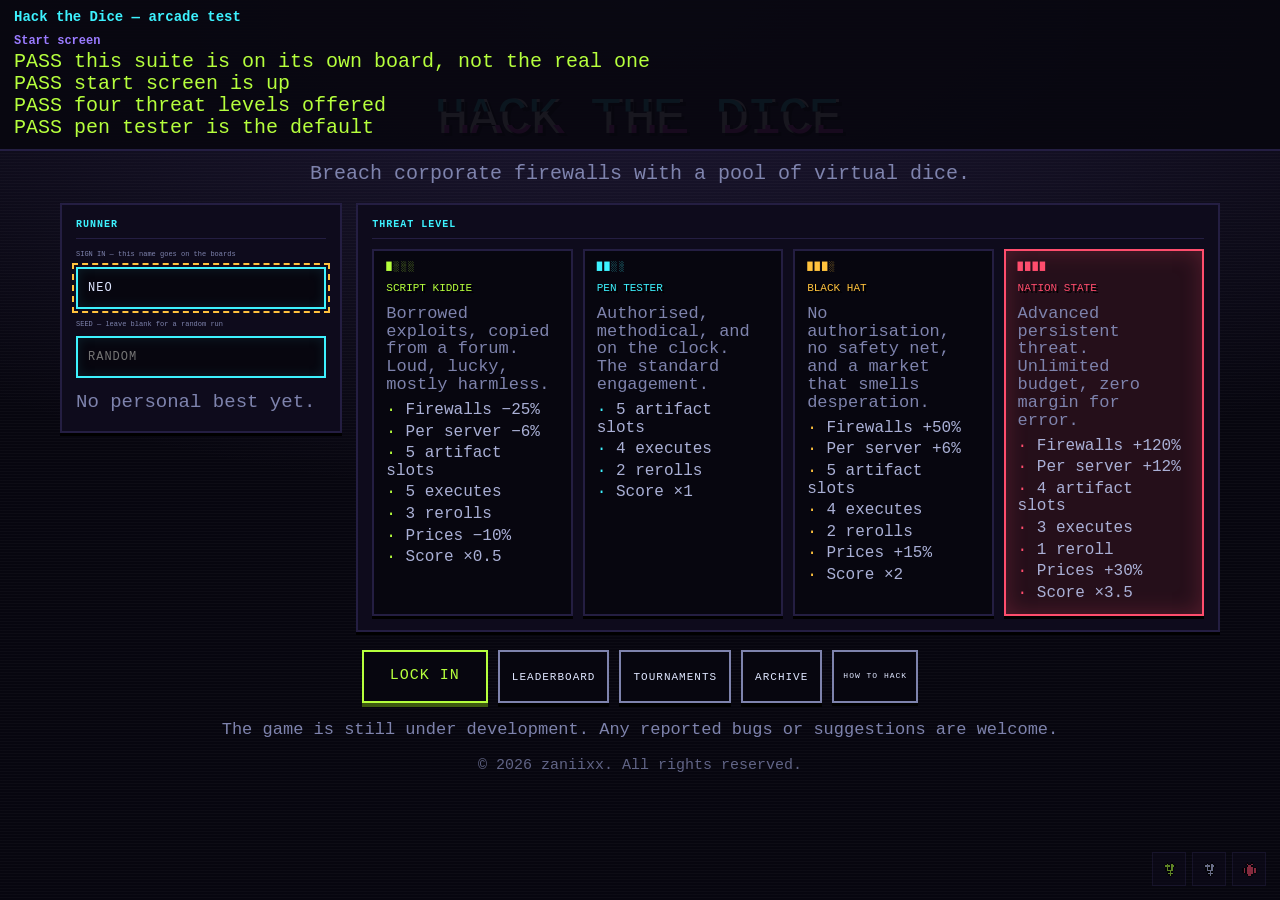
==== tools/arcade-test.html @ 9276e4cd "feat: simplify tournament result handling and improve UI for player invites" ====
<!DOCTYPE html>
<html lang="en">
<head>
<meta charset="utf-8">
<title>Hack the Dice — arcade test</title>
<style>
  body { background:#0b0a14; color:#dfe6ff; font:13px/1.5 ui-monospace, monospace; margin:0; }
  #report { position:fixed; inset:0 0 auto 0; z-index:999; background:#08070fee; padding:10px 14px;
            max-height:100vh; overflow:auto; border-bottom:2px solid #241e42; }
  #report h1 { font-size:14px; color:#3df2ff; margin:0 0 8px; }
  #report h2 { font-size:12px; color:#9a7bff; margin:10px 0 2px; }
  .pass { color:#b6ff3d; }
  .fail { color:#ff4d6d; font-weight:bold; }
  .total { font-size:14px; margin-top:10px; }
</style>
</head>
<body>
<div id="report"><h1>Hack the Dice — arcade test</h1><div id="lines">running...</div></div>

<script type="module">
/*
 * End-to-end test for the start screen, threat levels, leaderboards and
 * tournaments. It loads the real markup from index.html, boots the real game,
 * and clicks through the screens the way a player would.
 *
 * Open it through a static server (see the README). Append ?ping to mirror each
 * result to the server log, which is how it is run headlessly.
 *
 * The player's saved run, boards and tournaments are stashed and restored.
 */
const report = document.getElementById('lines');
const ping = location.search.includes('ping');
const sent = [];
let failures = 0;

function say(html, cls = '') {
  report.insertAdjacentHTML('beforeend', `<div class="${cls}">${html}</div>`);
  if (ping) sent.push(fetch('/__t/' + encodeURIComponent(html.replace(/<[^>]+>/g, ''))).catch(() => {}));
}
const section = title => report.insertAdjacentHTML('beforeend', `<h2>${title}</h2>`);
function check(name, actual, expected) {
  const ok = JSON.stringify(actual) === JSON.stringify(expected);
  if (!ok) failures++;
  say(`${ok ? 'PASS' : 'FAIL'} ${name}` +
    (ok ? '' : ` — got ${JSON.stringify(actual)}, want ${JSON.stringify(expected)}`),
    ok ? 'pass' : 'fail');
}
window.onerror = (message, file, lineNo) => { failures++; say(`ERROR ${message} @${lineNo}`, 'fail'); };
addEventListener('unhandledrejection', event => {
  failures++;
  say(`REJECTION ${(event.reason && event.reason.stack) || event.reason}`, 'fail');
});

const savedStorage = { ...localStorage };
const restoreStorage = () => {
  localStorage.clear();
  for (const [key, value] of Object.entries(savedStorage)) localStorage.setItem(key, value);
};
// Start from empty state so ranks and counts are predictable.
for (const key of ['htd_known_tournaments_v1', 'htd_host_secrets_v1', 'htd_profile_v1']) {
  localStorage.removeItem(key);
}

/*
 * Boards are global, so the game needs one to talk to. This stands up an
 * in-memory board on a fake address and points the game at it, before anything
 * reads services/config.js — which takes the URL once, at load.
 */
const { installFakeBoard, FAKE_BOARD_URL } = await import('./fake-board.js');
const fakeBoard = installFakeBoard();
localStorage.setItem('htd_api_base', FAKE_BOARD_URL);

// Boot the real page: its markup, its stylesheets, its entry point.
const page = await (await fetch('../index.html')).text();
document.head.insertAdjacentHTML('beforeend',
  [...page.matchAll(/<link rel="stylesheet" href="([^"]+)">/g)]
    .map(m => `<link rel="stylesheet" href="../${m[1]}">`).join(''));
document.body.insertAdjacentHTML('beforeend', page.split('<body>')[1].split('<script')[0]);

await import('../src/main.js');

// Namespace imports where the module reassigns its exports (`run`, `dice`).
const state = await import('../src/game/state.js');
const board = await import('../src/engine/dice-board.js');
const session = await import('../src/game/session.js');
const { settings } = await import('../src/core/settings.js');
const { rollDice, onDiceSettled } = await import('../src/game/turn.js');
const { generateShop } = await import('../src/game/shop.js');
const { executePayload } = await import('../src/game/execute.js');
const { decodeTournament, isAllowed, tournamentRules } = await import('../src/game/tournament.js');
const { publish: publishLiveRun } = await import('../src/game/live-run.js');
const { mergeBoard } = await import('../src/ui/live-board.js');
const { runScore } = await import('../src/game/score.js');
const { store } = await import('../src/services/store.js');
const { els } = await import('../src/ui/dom.js');
const { updateUI } = await import('../src/ui/hud.js');
const { startTutorial } = await import('../src/ui/tutorial.js');
const { bossForServer, bossOrderFor } = await import('../src/data/bosses.js');
const { COPYRIGHT, COPYRIGHT_HOLDER, COPYRIGHT_YEAR } = await import('../src/data/legal.js');

/** Screen actions are async; give each click a frame to settle. */
const tick = () => new Promise(resolve => setTimeout(resolve, 60));
/** Click something on the start screen, waiting for the view to render it. */
const click = async (selector, attempts = 25) => {
  for (let i = 0; i < attempts; i++) {
    const el = els.start.querySelector(selector);
    if (el) { el.click(); await tick(); return; }
    await tick();
  }
  throw new Error('no element matching ' + selector);
};
const settle = () => { board.forceSettleAll(); onDiceSettled(); };

try {
  report.innerHTML = '';
  settings.speed = 4;
  await tick();

  section('Start screen');
  const { API_BASE } = await import('../src/services/config.js');
  check('this suite is on its own board, not the real one', API_BASE, FAKE_BOARD_URL);

  check('start screen is up', els.start.hidden, false);
  check('four threat levels offered', els.start.querySelectorAll('.tier-card').length, 4);
  check('pen tester is the default',
    els.start.querySelector('.tier-card.on .tier-name').textContent, 'PEN TESTER');

  els.start.querySelector('#handleInput').value = 'NEO';
  await click('[data-action="difficulty:nation-state"]');
  await tick();
  check('tier selection sticks',
    els.start.querySelector('.tier-card.on .tier-name').textContent, 'NATION STATE');
  check('handle survives the re-render', els.start.querySelector('#handleInput').value, 'NEO');

  section('Links, and who owns this');
  const linkButtons = [...els.start.querySelectorAll('.corner-link')];
  check('the start screen offers links', linkButtons.length > 0, true);
  check('including the author and a way to report a bug',
    linkButtons.map(a => a.dataset.label), ['GITHUB', 'SOURCE', 'REPORT A BUG']);
  check('the bug button opens an issue',
    linkButtons.at(-1).getAttribute('href').endsWith('/issues/new'), true);
  check('every link leaves the game safely',
    linkButtons.every(a => a.target === '_blank'
      && a.rel.includes('noopener') && a.rel.includes('noreferrer')), true);
  check('they are icons, with no label taking up room',
    linkButtons.every(a => a.querySelector('img') && !a.textContent.trim()), true);
  // No visible text means the name has to reach a screen reader another way.
  check('and each still says what it is',
    linkButtons.every(a => a.getAttribute('aria-label')), true);
  check('they sit in the corner, out of the way',
    getComputedStyle(els.start.querySelector('.corner-links')).position, 'fixed');
  // Appended beside the view rather than inside it, which is what keeps it on
  // the leaderboard and the tournament screens too, not just this one.
  check('and belong to the screen, not to one view of it',
    els.start.querySelector('.corner-links').parentElement, els.start);

  const legalLine = els.start.querySelector('.start-legal');
  check('the copyright is on the screen', legalLine?.textContent.trim(), COPYRIGHT);
  check('and it reserves the rights', COPYRIGHT.includes('All rights reserved'), true);

  const licenceText = await (await fetch('../LICENSE')).text();
  check('a LICENSE file ships with it',
    licenceText.includes('All rights reserved'), true);
  check('naming the same holder as the screen',
    licenceText.includes(COPYRIGHT_HOLDER), true);
  check('and the same year',
    licenceText.includes(String(COPYRIGHT_YEAR)), true);


  section('Threat level applies to the run');
  await click('[data-action="start"]');
  await tick();
  check('run started', state.run.phase, 'ready');
  check('start screen closed', els.start.hidden, true);
  // Not just the attribute: a display rule can out-rank it and leave the
  // overlay on screen, which makes every button under it look dead.
  check('start overlay is really gone', getComputedStyle(els.start).display, 'none');
  check('nothing is left covering the board', els.start.getBoundingClientRect().height, 0);
  check('everything marked hidden is hidden',
    [...document.querySelectorAll('[hidden]')].every(el => getComputedStyle(el).display === 'none'),
    true);
  check('handle recorded', state.run.handle, 'NEO');
  check('threat level recorded', state.run.difficulty, 'nation-state');
  check('tier sets executes', state.run.executes, 3);
  check('tier scales the firewall', state.run.enemy.max, Math.round(40 * 2.2));
  check('runner shown in the top bar', els.handle.textContent, 'NEO');
  check('tournament stat is hidden outside one',
    getComputedStyle(els.tournamentWrap).display, 'none');
  check('tier shown in the top bar', els.tier.textContent, 'NATION STATE');

  rollDice();
  settle();
  check('tier sets rerolls', state.run.rerolls, 1);

  section('Score and leaderboard');
  state.run.stats.nodes = 3;
  state.run.stats.scrap = 20;
  state.run.server = 2;
  const expected = Math.round((3 * 500 + 2500 + 20 * 10) * 3.5);
  check('score formula', runScore(state.run), expected);

  await session.abandonRun();
  await tick();
  check('abandoning returns to the start screen', els.start.hidden, false);

  const scores = await store.listScores({});
  check('score was banked', scores.length, 1);
  check('banked under the handle', scores[0].handle, 'NEO');
  check('banked the right score', scores[0].score, expected);

  await click('[data-action="view:leaderboard"]');
  await tick();
  check('board lists the run', els.start.querySelector('.board .who').textContent, 'NEO');
  await click('[data-action="board:script-kiddie"]');
  await tick();
  check('filtering by tier hides it', els.start.querySelectorAll('.board .who').length, 0);

  section('Seeded runs');
  await click('[data-action="view:home"]');
  await tick();
  els.start.querySelector('#handleInput').value = 'SEEDER';
  els.start.querySelector('#seedInput').value = 'race-1';
  await click('[data-action="difficulty:pen-tester"]');
  await tick();
  check('the seed survives the re-render', els.start.querySelector('#seedInput').value, 'RACE-1');
  await click('[data-action="start"]');
  await tick();

  check('the run took the seed', state.run.seed, 'RACE-1');
  check('the seed is shown in the game window', els.seed.textContent, 'RACE-1');
  rollDice();
  settle();
  const firstHand = board.dice.map(die => die.value);
  const firstTarget = state.run.enemy.name;

  // The same seed again has to produce the same node and the same dice.
  session.startNewRun({ handle: 'SEEDER', difficulty: 'pen-tester', seed: 'RACE-1' });
  rollDice();
  settle();
  check('the same seed rolls the same hand', board.dice.map(die => die.value), firstHand);
  check('the same seed meets the same target', state.run.enemy.name, firstTarget);

  // A different seed should not.
  session.startNewRun({ handle: 'SEEDER', difficulty: 'pen-tester', seed: 'RACE-2' });
  rollDice();
  settle();
  const otherHand = board.dice.map(die => die.value);
  check('a different seed rolls differently',
    otherHand.join() !== firstHand.join() || state.run.enemy.name !== firstTarget, true);

  check('the profile remembers the runner', (await store.getProfile()).handle, 'SEEDER');
  check('the profile remembers the tier', (await store.getProfile()).difficulty, 'pen-tester');

  // Leaving it blank still produces a seed, and shows it.
  session.startNewRun({ handle: 'SEEDER', difficulty: 'pen-tester' });
  check('a blank seed becomes a real one', state.run.seed.length, 6);
  check('and it is on screen', els.seed.textContent, state.run.seed);
  await session.abandonRun();
  await tick();

  section('Hosting a tournament');
  // Abandoning a run lands back on the home view already.
  await click('[data-action="view:tournaments"]');
  await click('[data-action="view:host"]'); await tick();

  els.start.querySelector('#tournamentName').value = 'midnight ledger';
  await click('[data-action="host-difficulty:script-kiddie"]'); await tick();
  await click('[data-action="ban:dice:d20"]'); await tick();
  await click('[data-action="ban:artifacts:quantum"]'); await tick();
  await click('[data-action="ban:abilities:overdrive"]'); await tick();
  await click('[data-action="ban:bosses:antivirus"]'); await tick();
  check('bans are marked in the form', els.start.querySelectorAll('.ban-chip.banned').length, 4);
  await click('[data-action="host-create"]'); await tick();

  const code = els.start.querySelector('#tournamentCode').value;
  const decoded = decodeTournament(code);
  check('code is an invite code', code.startsWith('HTD-'), true);
  check('op code is five characters', decoded.id.length, 5);
  check('the op code is shown to read out', els.start.querySelector('.op-code').textContent, decoded.id);
  check('a QR is offered for scanning', !!els.start.querySelector('svg.qr'), true);
  check('name survived the form', decoded.name, 'MIDNIGHT LEDGER');
  check('code carries the tier', decoded.difficulty, 'script-kiddie');
  check('code carries the bans', decoded.bans,
    { bosses: ['antivirus'], dice: ['d20'], artifacts: ['quantum'], abilities: ['overdrive'] });
  check('nonsense codes are refused', decodeTournament('HTD1-not-base64!!'), null);

  section('A tournament off the board is a whole one');
  /*
   * The board keeps the join code and throws the rest of the rules away, so a
   * row read back has no `bans` of its own. Everything that shows a rule set
   * reads `bans`, and one missing took the whole start screen down: the view
   * threw mid-render, the screen never repainted, and every button on it looked
   * dead. The code carries the rules, so the store unpacks them back.
   */
  const rawRow = fakeBoard.state.tournaments.get(decoded.id);
  check('the board really does drop the rules', rawRow.bans, undefined);

  const readBack = (await store.listTournaments()).find(t => t.id === decoded.id);
  check('but the store hands back a whole tournament', !!readBack.bans, true);
  check('with the bans that were set on it', readBack.bans.bosses, ['antivirus']);
  check('and getting one by id is whole too',
    !!(await store.getTournament(decoded.id)).bans, true);
  check('its rules can be described without throwing',
    typeof tournamentRules(readBack).join(' '), 'string');

  // Belt and braces: a rule set with no bans at all must not take a screen down.
  check('a tournament with no bans still describes itself',
    typeof tournamentRules({ difficulty: 'pen-tester', seed: '' }).join(' '), 'string');

  section('Whose tournaments you can see');
  // Store-level only: this navigates nowhere, so the flow either side survives.

  // Somebody else's tournament, put straight on the shared board.
  fakeBoard.state.tournaments.set('STRNG', {
    id: 'STRNG', name: 'SOMEONE ELSES GAME', host: 'STRANGER',
    code: 'HTD-STRANGER', difficulty: 'pen-tester', seed: '', created: Date.now(),
  });

  const visible = await store.listTournaments();
  check('the board has it', !!fakeBoard.state.tournaments.get('STRNG'), true);
  check('but it is not listed here', visible.some(t => t.id === 'STRNG'), false);
  check('while the one hosted here is', visible.some(t => t.id === decoded.id), true);

  // Reading it by id still works: knowing the code is the permission.
  check('its code still opens it', (await store.getTournament('STRNG')).host, 'STRANGER');
  check('and that alone does not list it',
    (await store.listTournaments()).some(t => t.id === 'STRNG'), false);

  // Joining is what puts it on the list, exactly as a scanned QR would.
  await store.saveTournament(await store.getTournament('STRNG'));
  check('joining it lists it',
    (await store.listTournaments()).some(t => t.id === 'STRNG'), true);

  // And leaving takes it away again without touching the board.
  await store.deleteTournament('STRNG');
  check('leaving unlists it',
    (await store.listTournaments()).some(t => t.id === 'STRNG'), false);

  section('Tournament rules are enforced');
  await click('[data-action^="play-tournament"]');
  await tick();
  check('tournament run started', state.run.tournament.name, 'MIDNIGHT LEDGER');
  check('tournament sets the tier', state.run.difficulty, 'script-kiddie');
  check('tournament shown in the top bar', els.tournament.textContent, 'MIDNIGHT LEDGER');
  check('tournament stat is visible in a tournament',
    getComputedStyle(els.tournamentWrap).display !== 'none', true);
  check('banned die is not allowed', isAllowed('die', 'd20'), false);
  check('other dice still are', isAllowed('die', 'd12'), true);

  state.run.server = 3; // every tier of gear unlocked, so bans have to hold
  let bannedOffers = 0;
  for (let visit = 0; visit < 60; visit++) {
    generateShop();
    for (const item of state.run.shop) {
      if (['d20', 'quantum', 'overdrive'].includes(item.id)) bannedOffers++;
    }
  }
  check('banned gear never reaches the market', bannedOffers, 0);

  state.run.server = 1;
  state.run.node = 5;
  session.beginNode();

  // Which protocol is scheduled comes from the run's seed, so the substitute
  // does too: the rule is that the ban holds and the run's own order decides
  // who stands in, not that any particular one does.
  const order = bossOrderFor(state.run.seed, 0);
  const scheduled = bossForServer(1, state.run.seed);
  const standIn = scheduled === 'antivirus'
    ? order[(order.indexOf('antivirus') + 1) % order.length]
    : scheduled;
  check('banned boss never guards a node', state.run.enemy.boss === 'antivirus', false);
  check('an allowed one stands in', isAllowed('boss', state.run.enemy.boss), true);
  check('and it is the next in this run’s order', state.run.enemy.boss, standIn);

  section('The lobby, live');
  const liveNow = await store.listLiveRuns(decoded.id);
  check('the run shows up in the lobby', liveNow.length, 1);
  check('it is marked as running', liveNow[0].live, true);
  // The handle signed in on the start screen carries into tournament runs.
  check('it is the signed-in runner', liveNow[0].handle, 'SEEDER');

  state.run.stats.nodes = 4;
  state.run.stats.scrap = 60;
  publishLiveRun();
  const climbed = await store.listLiveRuns(decoded.id);
  check('its provisional score climbs as it goes', climbed[0].score > liveNow[0].score, true);

  const finishedSoFar = await store.listTournamentScores(decoded.id);
  const merged = mergeBoard(finishedSoFar, climbed);
  check('live runs rank against finished ones', merged.some(row => row.live), true);
  check('the board stays sorted by score',
    merged.every((row, i) => i === 0 || merged[i - 1].score >= row.score), true);

  section('Setting your name from the lobby');
  await click('[data-action="view:tournaments"]'); await tick();
  await click('[data-action^="open-tournament"]'); await tick();

  const lobbyHandle = els.start.querySelector('#handleInput');
  check('the lobby has a handle field', !!lobbyHandle, true);
  check('carrying the name already signed in with', lobbyHandle.value, 'SEEDER');
  check('and nothing to copy or paste a result with',
    !!els.start.querySelector('#resultCode, #mergeCode'), false);
  check('nor a merge button',
    !!els.start.querySelector('[data-action^="merge-result"], [data-action="copy-result"]'), false);
  check('the invite code is folded away, not gone',
    !!els.start.querySelector('details.raw-code #tournamentCode'), true);

  // A name typed here is the name the run is played under.
  lobbyHandle.value = 'lobbyname';
  await click('[data-action^="play-tournament"]'); await tick();
  check('the run took the name typed in the lobby', state.run.handle, 'LOBBYNAME');
  check('and is in that tournament', state.run.tournament.id, decoded.id);

  section('Results reach the board on their own');
  // Result codes used to carry a run to the host by hand, because each device
  // kept its own board. The board is shared now, so banking a run is all there
  // is to it — and there is nothing left on screen to copy or paste.
  state.run.stats.nodes = 2;
  await session.abandonRun();
  await tick();
  const tournamentBoard = await store.listTournamentScores(decoded.id);
  check('the tournament board recorded the run', tournamentBoard.length, 1);
  check('the lobby emptied when the run ended', (await store.listLiveRuns(decoded.id)).length, 0);
  check('the same run twice is still one row',
    await store.addTournamentScore(decoded.id, tournamentBoard[0]), false);
  check('another runner lands beside it',
    await store.addTournamentScore(decoded.id, { ...tournamentBoard[0], id: 'other', handle: 'TRINITY' }), true);
  check('the board has both', (await store.listTournamentScores(decoded.id)).length, 2);

  section('First-run tutorial');
  await store.saveProfile({ ...(await store.getProfile()), tutorialDone: false });
  session.startNewRun({ handle: 'LEARNER', difficulty: 'pen-tester', seed: 'TUT-1' });
  startTutorial();
  await tick();
  check('it opens on the roll', els.coachTitle.textContent, 'YOUR POOL');
  check('and it is on screen', els.coach.hidden, false);

  rollDice();
  settle();
  check('rolling moves it on', els.coachTitle.textContent, 'KEEP WHAT IS GOOD');

  board.dice[0].locked = true;
  updateUI();
  check('locking a die moves it on again', els.coachTitle.textContent, 'COMMIT');

  els.coachSkip.click();
  await tick();
  check('skip closes it', els.coach.hidden, true);
  check('skip is remembered', (await store.getProfile()).tutorialDone, true);

  session.startNewRun({ handle: 'LEARNER', difficulty: 'pen-tester', seed: 'TUT-2' });
  await tick();
  check('a returning player never sees it', els.coach.hidden, true);

  section('The run-over screen');
  session.startNewRun({ handle: 'MOUSE', difficulty: 'pen-tester' });
  state.run.executes = 1;
  state.run.enemy.hp = state.run.enemy.max = 1e6; // unbreakable: the trace lands
  rollDice();
  settle();
  await executePayload();
  check('the trace ends the run', state.run.phase, 'over');

  await new Promise(resolve => setTimeout(resolve, 1300)); // the alarm plays first
  const modal = document.querySelector('#modal');
  check('run-over screen is up', modal.classList.contains('open'), true);
  check('it shows the banked score', /FINAL SCORE/.test(modal.textContent), true);
  check('it names the runner', /MOUSE/.test(modal.textContent), true);
  check('the run reached the board', (await store.listScores({ difficulty: 'pen-tester' })).length, 1);

  say(failures ? `${failures} FAILURE(S)` : 'ALL CHECKS PASSED',
    (failures ? 'fail' : 'pass') + ' total');
} catch (error) {
  // Firefox leaves the message out of .stack, so print both.
  say(`THREW: ${error && error.message ? error.message + ' — ' : ''}${(error && error.stack) || error}`, 'fail');
} finally {
  restoreStorage();
  fakeBoard.restore();
  if (ping) await Promise.all(sent);
}
</script>
</body>
</html>
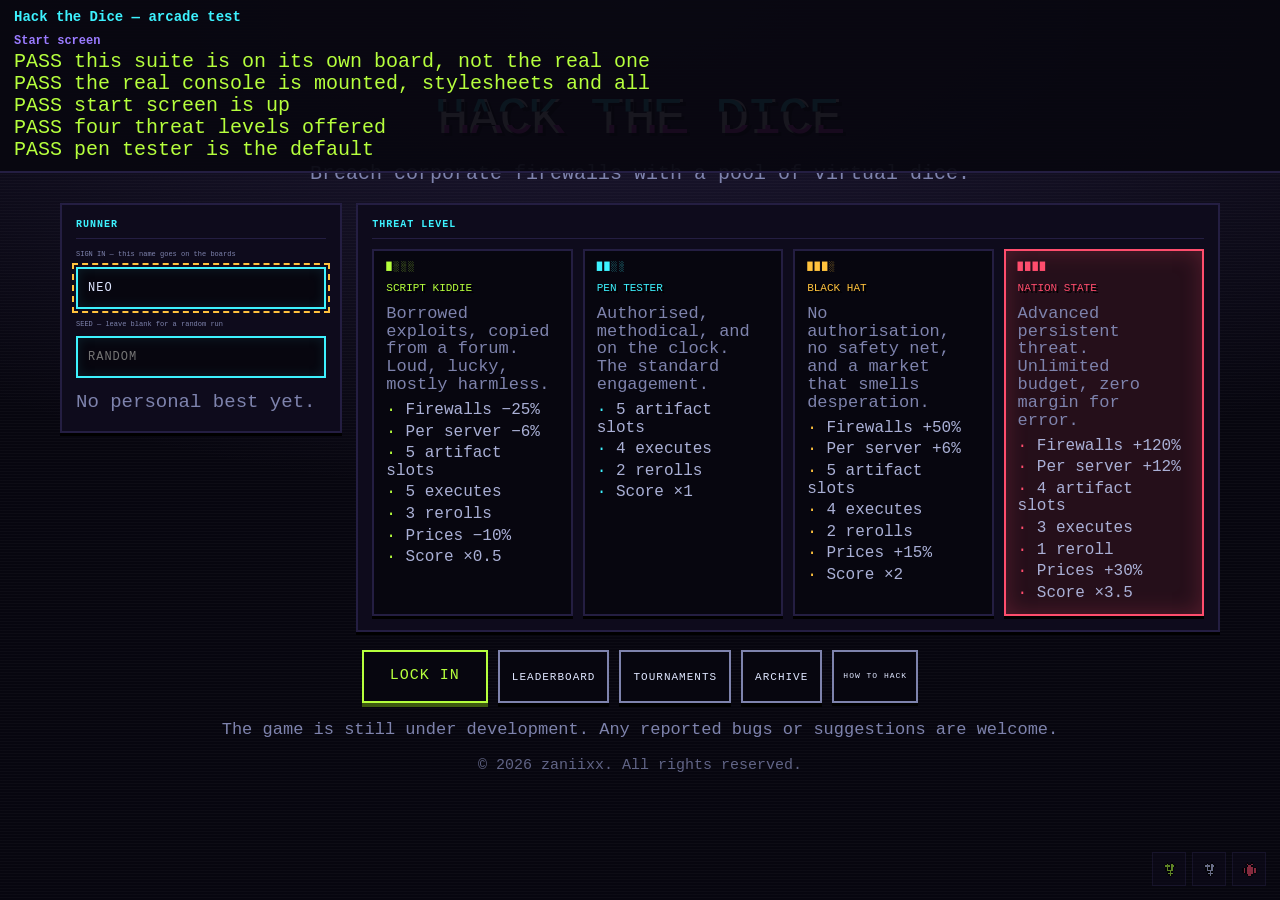
==== commit 065e7ff1: "feat: implement boot screen and async page loading for improved user experience" ====
--- a/tools/arcade-test.html
+++ b/tools/arcade-test.html
@@ -71,11 +71,8 @@
 localStorage.setItem('htd_api_base', FAKE_BOARD_URL);
 
 // Boot the real page: its markup, its stylesheets, its entry point.
-const page = await (await fetch('../index.html')).text();
-document.head.insertAdjacentHTML('beforeend',
-  [...page.matchAll(/<link rel="stylesheet" href="([^"]+)">/g)]
-    .map(m => `<link rel="stylesheet" href="../${m[1]}">`).join(''));
-document.body.insertAdjacentHTML('beforeend', page.split('<body>')[1].split('<script')[0]);
+const { mountRealPage } = await import('./boot-page.js');
+const mounted = await mountRealPage();
 
 await import('../src/main.js');
 
@@ -119,6 +116,15 @@
   section('Start screen');
   const { API_BASE } = await import('../src/services/config.js');
   check('this suite is on its own board, not the real one', API_BASE, FAKE_BOARD_URL);
+  /*
+   * And on the real page. A suite that mounts nothing still runs, and reports
+   * nothing, which reads as a passing suite from a distance — so the console
+   * being here is a check like any other.
+   */
+  check('the real console is mounted, stylesheets and all',
+    [mounted.stylesheets > 0, !!document.getElementById('app'), !!document.getElementById('start'),
+      !!document.getElementById('boot')],
+    [true, true, true, false]);
 
   check('start screen is up', els.start.hidden, false);
   check('four threat levels offered', els.start.querySelectorAll('.tier-card').length, 4);
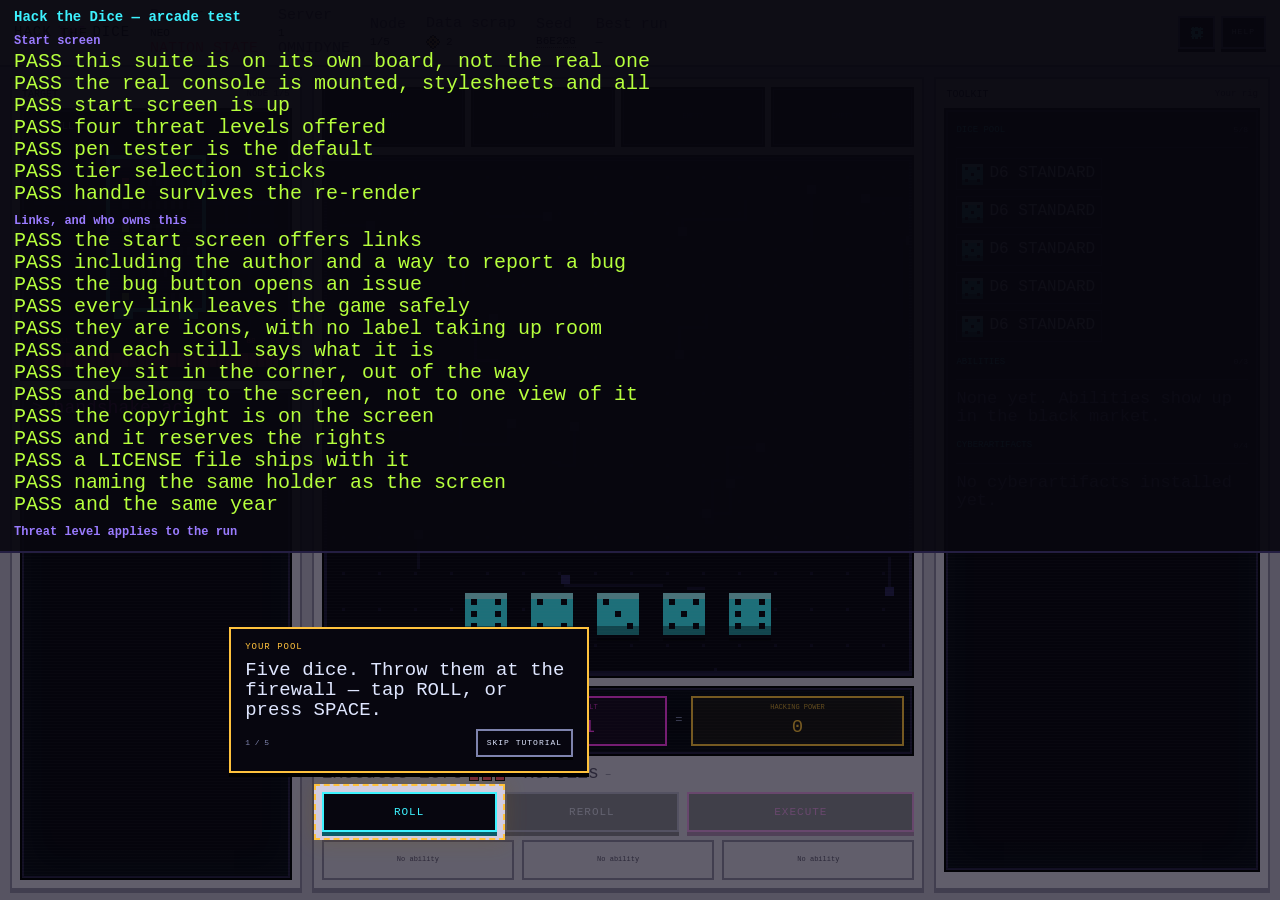
==== commit 648d5c9b: "feat: implement key rebinding system" ====
--- a/tools/arcade-test.html
+++ b/tools/arcade-test.html
@@ -198,6 +198,57 @@
   settle();
   check('tier sets rerolls', state.run.rerolls, 1);
 
+  /*
+   * Rebinding.
+   *
+   * The model on its own would pass while the game still listened for the old
+   * key, so this presses the keys: a real keydown through the real handler,
+   * against a run that is actually in progress.
+   */
+  section('Keys can be moved');
+  const keys = await import('../src/core/keybinds.js');
+  // This page shares storage with the game, so whatever the player has set is
+  // put back at the end rather than reset out from under them.
+  const savedBinds = { ...keys.binds };
+  const press = code =>
+    dispatchEvent(new KeyboardEvent('keydown', { code, key: code, bubbles: true }));
+
+  check('a key starts where the defaults put it', keys.binds.reroll, 'KeyR');
+  check('and the game knows what it is for', keys.actionFor('KeyR'), 'reroll');
+
+  keys.bindKey('reroll', 'KeyQ');
+  check('moving it takes the action with it',
+    [keys.actionFor('KeyQ'), keys.actionFor('KeyR')], ['reroll', null]);
+
+  const rerollsBefore = state.run.rerolls;
+  press('KeyQ');
+  await tick();
+  settle();
+  check('and the game listens to the new key', state.run.rerolls, rerollsBefore - 1);
+
+  press('KeyR');
+  await tick();
+  check('while the old one has stopped doing anything', state.run.rerolls, rerollsBefore - 1);
+
+  // Putting one key on two actions swaps them, so neither is left with none.
+  keys.bindKey('throw', 'KeyQ');
+  check('a key already in use is swapped, not stolen',
+    [keys.binds.throw, keys.binds.reroll], ['KeyQ', 'Space']);
+
+  check('a reserved key is refused', keys.bindKey('throw', 'Escape').ok, false);
+  check('and refusing one changes nothing', keys.binds.throw, 'KeyQ');
+  check('a modifier on its own binds nothing', keys.bindKey('throw', 'ShiftLeft').ok, false);
+
+  keys.resetBinds();
+  check('reset puts every one of them back',
+    [keys.binds.throw, keys.binds.reroll, keys.binds.ability1], ['Space', 'KeyR', 'Digit1']);
+  check('a key prints as the key, not as its code',
+    ['KeyR', 'Space', 'Digit1', 'ArrowUp', ''].map(keys.keyLabel),
+    ['R', 'SPACE', '1', '↑', '—']);
+
+  for (const [id, code] of Object.entries(savedBinds)) keys.bindKey(id, code);
+  check('this suite left the real bindings alone', { ...keys.binds }, savedBinds);
+
   section('Score and leaderboard');
   state.run.stats.nodes = 3;
   state.run.stats.scrap = 20;
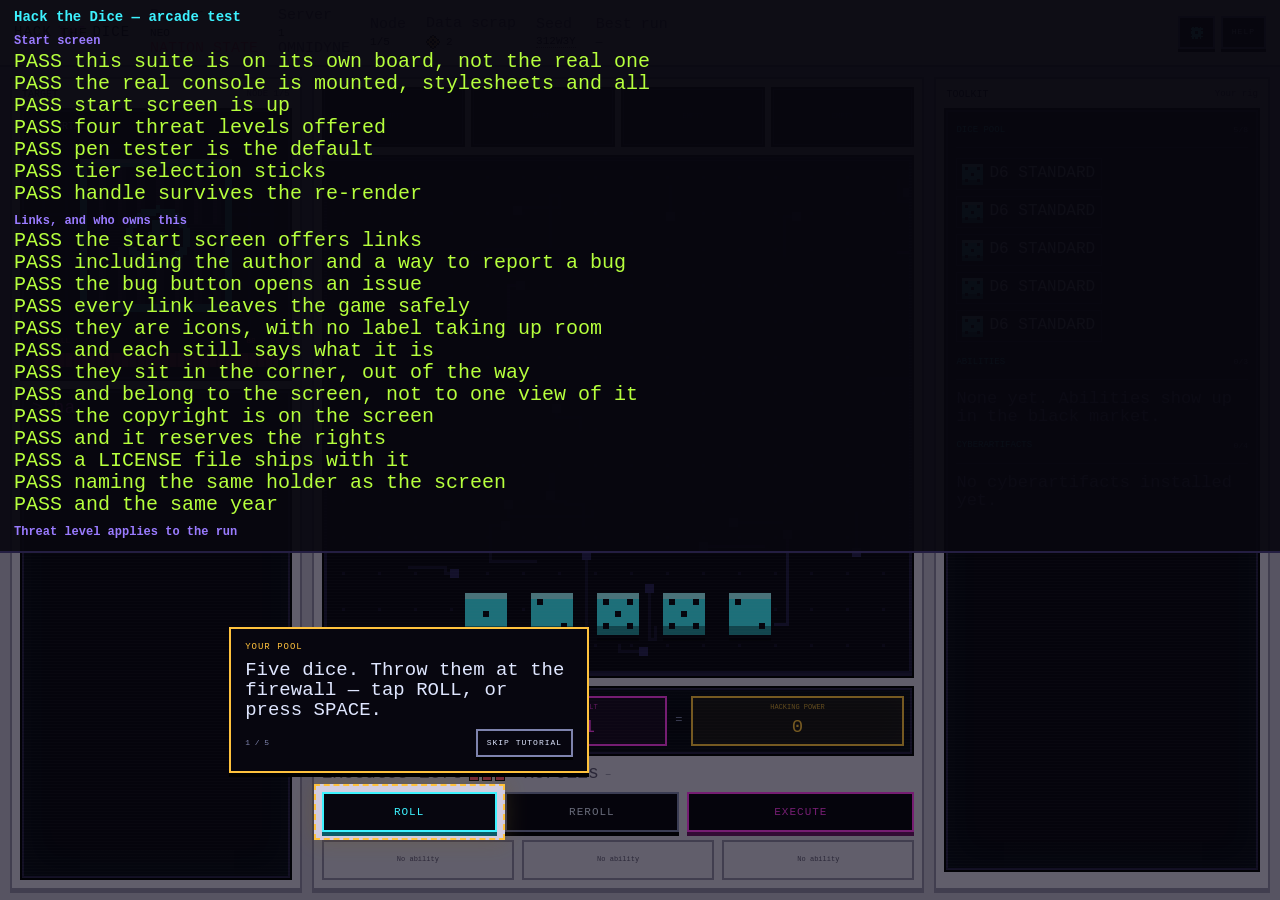
==== commit a224a08a: "feat: implement achievements system for tracking progress" ====
--- a/tools/arcade-test.html
+++ b/tools/arcade-test.html
@@ -526,6 +526,43 @@
   check('it names the runner', /MOUSE/.test(modal.textContent), true);
   check('the run reached the board', (await store.listScores({ difficulty: 'pen-tester' })).length, 1);
 
+  /*
+   * The contracts screen keeps its own counsel.
+   *
+   * One you have not run shows as a blank, the same as a die you have never
+   * been offered — so the thing worth pinning is the negative: an unearned
+   * contract's name and its wording must not be anywhere in the markup. It
+   * would be easy to "fix" this screen into a to-do list by accident.
+   */
+  section('Contracts keep their own counsel');
+  const { ACHIEVEMENTS: ACHIEVEMENTS } = await import('../src/data/achievements.js');
+  const contracts = await import('../src/game/achievements.js');
+
+  // One run, so there is a filled card and a blank one to tell apart.
+  contracts.forgetContracts();
+  contracts.checkContracts('breach', { wasBoss: false });
+
+  // The run-over screen is still up from the section above: back to the title,
+  // which is where the contracts screen is reached from.
+  session.showTitle();
+  await tick();
+  check('the start screen offers them', !!els.start.querySelector('[data-action="view:contracts"]'), true);
+
+  await click('[data-action="view:contracts"]');
+  await tick();
+  const screen = els.start.textContent;
+  check('the one that has been run is named', screen.includes(ACHIEVEMENTS.firstblood.name), true);
+  check('and dated', /\d{4}/.test(screen), true);
+  check('one that has not is a blank, not a hint',
+    [screen.includes(ACHIEVEMENTS.deeprun.name), screen.includes(ACHIEVEMENTS.deeprun.desc)],
+    [false, false]);
+  check('and it says so', screen.includes('Not run yet'), true);
+  // Not a hardcoded 1: a run that ended on its last execute has honestly
+  // completed LAST GASP as well, and the screen should say so.
+  check('the count is of what has been run',
+    screen.includes(`${contracts.earnedCount()} of ${Object.keys(ACHIEVEMENTS).length} complete`),
+    true);
+
   say(failures ? `${failures} FAILURE(S)` : 'ALL CHECKS PASSED',
     (failures ? 'fail' : 'pass') + ' total');
 } catch (error) {
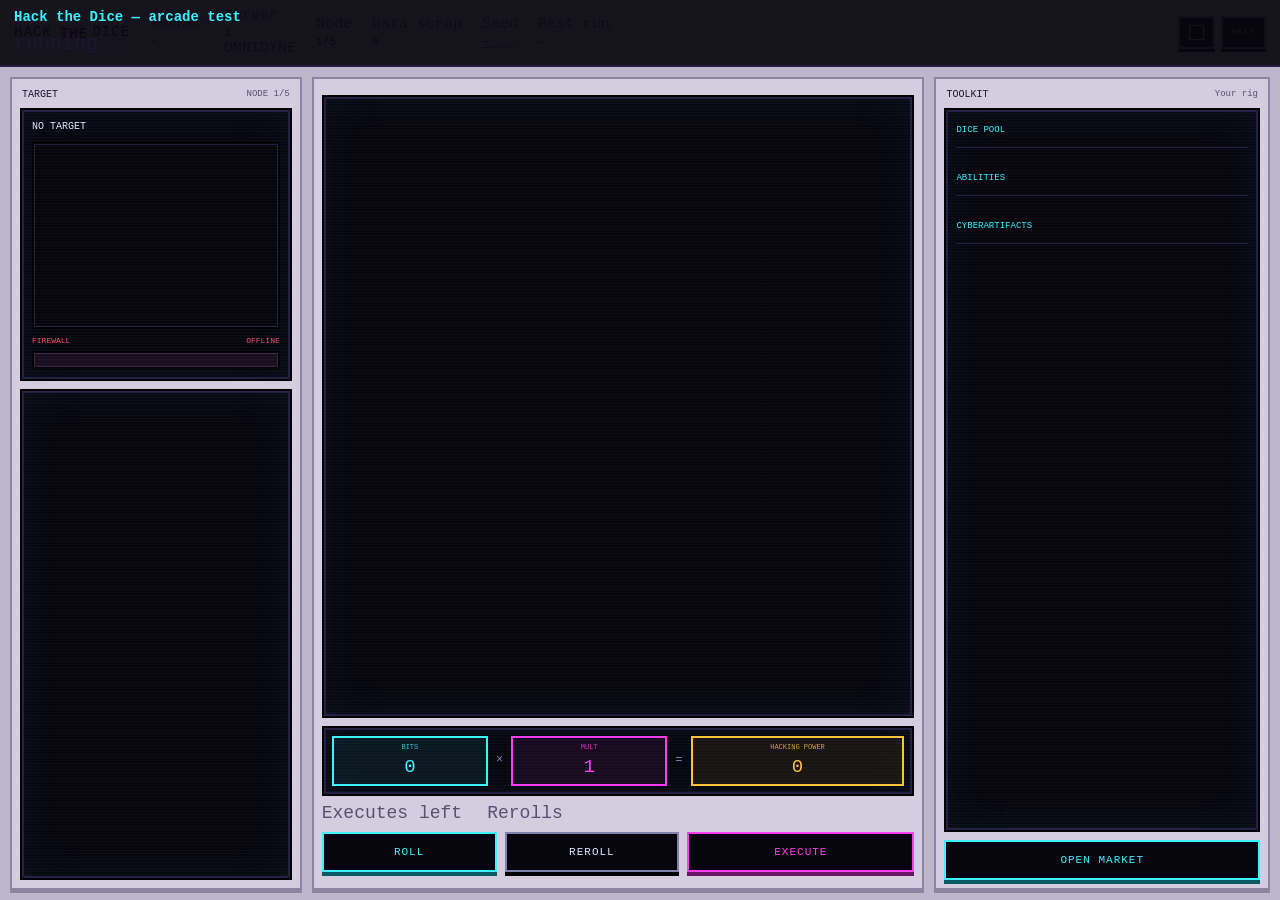
==== commit 49e340fc: "feat: add build information display and update workflow for versioning" ====
--- a/tools/arcade-test.html
+++ b/tools/arcade-test.html
@@ -547,6 +547,9 @@
   session.showTitle();
   await tick();
   check('the start screen offers them', !!els.start.querySelector('[data-action="view:contracts"]'), true);
+  // The build stamp rides along on every start-screen view.
+  check('and says which build this is, in the corner',
+    !!els.start.querySelector('.build-stamp')?.textContent.trim(), true);
 
   await click('[data-action="view:contracts"]');
   await tick();
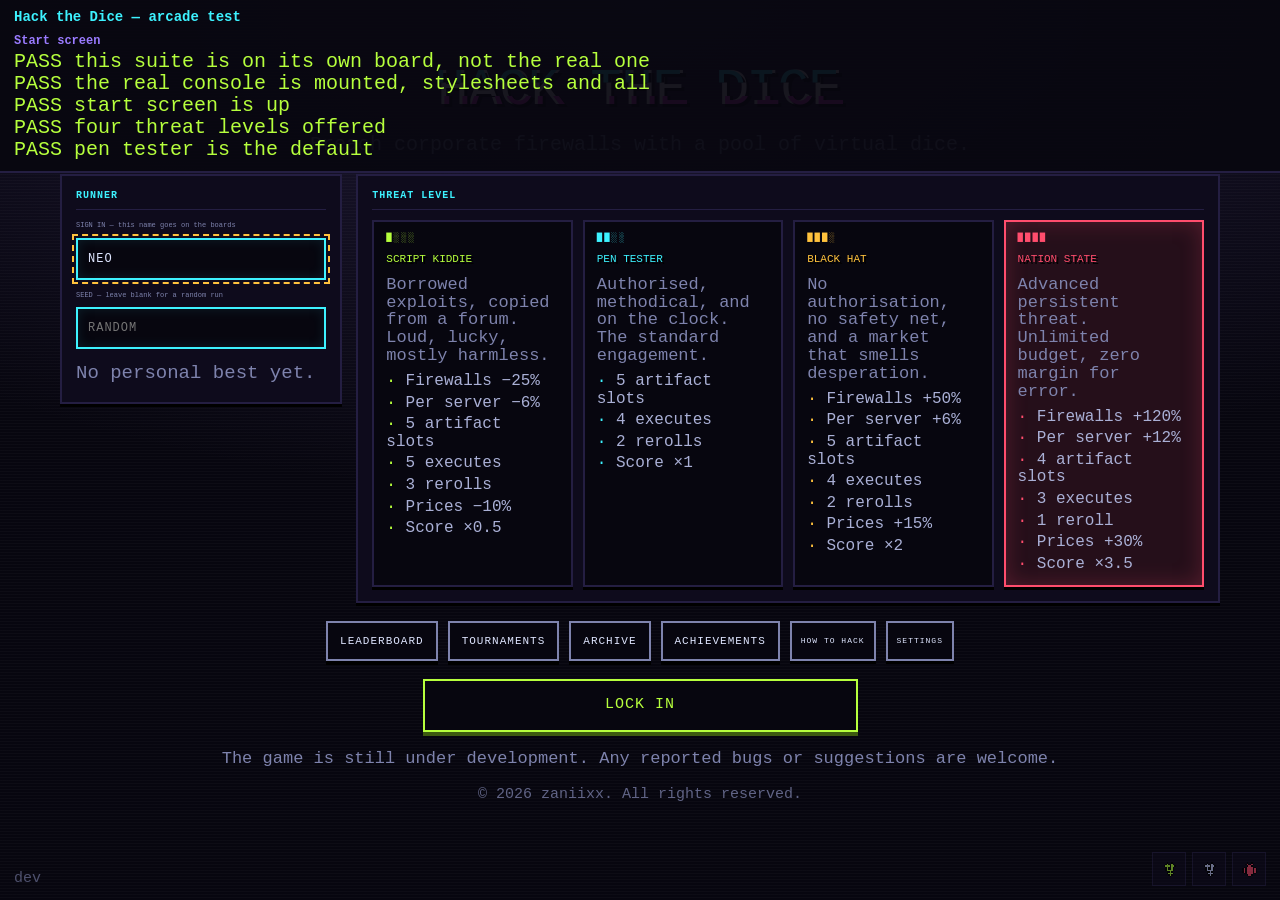
==== commit 0cc43991: "Add items and enhance dice mechanics - Introduced new junk items: cartridge, dumpster, percussive, r" ====
--- a/tools/arcade-test.html
+++ b/tools/arcade-test.html
@@ -81,7 +81,7 @@
 const board = await import('../src/engine/dice-board.js');
 const session = await import('../src/game/session.js');
 const { settings } = await import('../src/core/settings.js');
-const { rollDice, onDiceSettled } = await import('../src/game/turn.js');
+const { rollDice, onDiceSettled, useAbility } = await import('../src/game/turn.js');
 const { generateShop } = await import('../src/game/shop.js');
 const { executePayload } = await import('../src/game/execute.js');
 const { decodeTournament, isAllowed, tournamentRules } = await import('../src/game/tournament.js');
@@ -205,6 +205,52 @@
    * key, so this presses the keys: a real keydown through the real handler,
    * against a run that is actually in progress.
    */
+  /*
+   * The junk that changes the run rather than the sum.
+   *
+   * Four of these reach outside the scoring pipeline — a die that leaves the
+   * pool, an ability that breaks one, a node that restarts, a ceiling on Bits —
+   * so they are checked against a live run rather than as arithmetic.
+   */
+  section('Found junk does what it says');
+  const dieBoard = await import('../src/engine/dice-board.js');
+
+  state.run.dice = ['battery', 'd6', 'd6', 'd6', 'd6'];
+  state.run.stacks.wear = 0;
+  dieBoard.setDicePool(state.run.dice);
+  check('a battery starts as the best die at its price', dieBoard.faceCap(dieBoard.dice[0]), 10);
+  state.run.stacks.wear = 4;
+  check('and is worn down by the nodes it survives', dieBoard.faceCap(dieBoard.dice[0]), 6);
+  check('while the dice beside it are untouched', dieBoard.faceCap(dieBoard.dice[1]), 6);
+
+  state.run.abilities = ['percussive'];
+  state.run.charges = { percussive: 1 };
+  session.beginNode();
+  await tick();
+  rollDice();
+  settle();
+  const poolBefore = state.run.dice.length;
+  useAbility('percussive');
+  await tick();
+  settle();
+  check('hitting it costs you a die', state.run.dice.length, poolBefore - 1);
+  check('and the board is rebuilt to match', dieBoard.dice.length, state.run.dice.length);
+
+  state.run.abilities = ['reboot'];
+  state.run.charges = { reboot: 1 };
+  session.beginNode();
+  await tick();
+  rollDice();
+  settle();
+  state.run.enemy.hp = 3;
+  state.run.executes = 1;
+  useAbility('reboot');
+  await tick();
+  check('turning it off and on again puts the firewall back',
+    state.run.enemy.hp, state.run.enemy.max);
+  check('and gives you the executes to try again',
+    state.run.executes, state.run.maxExecutes);
+
   section('Keys can be moved');
   const keys = await import('../src/core/keybinds.js');
   // This page shares storage with the game, so whatever the player has set is
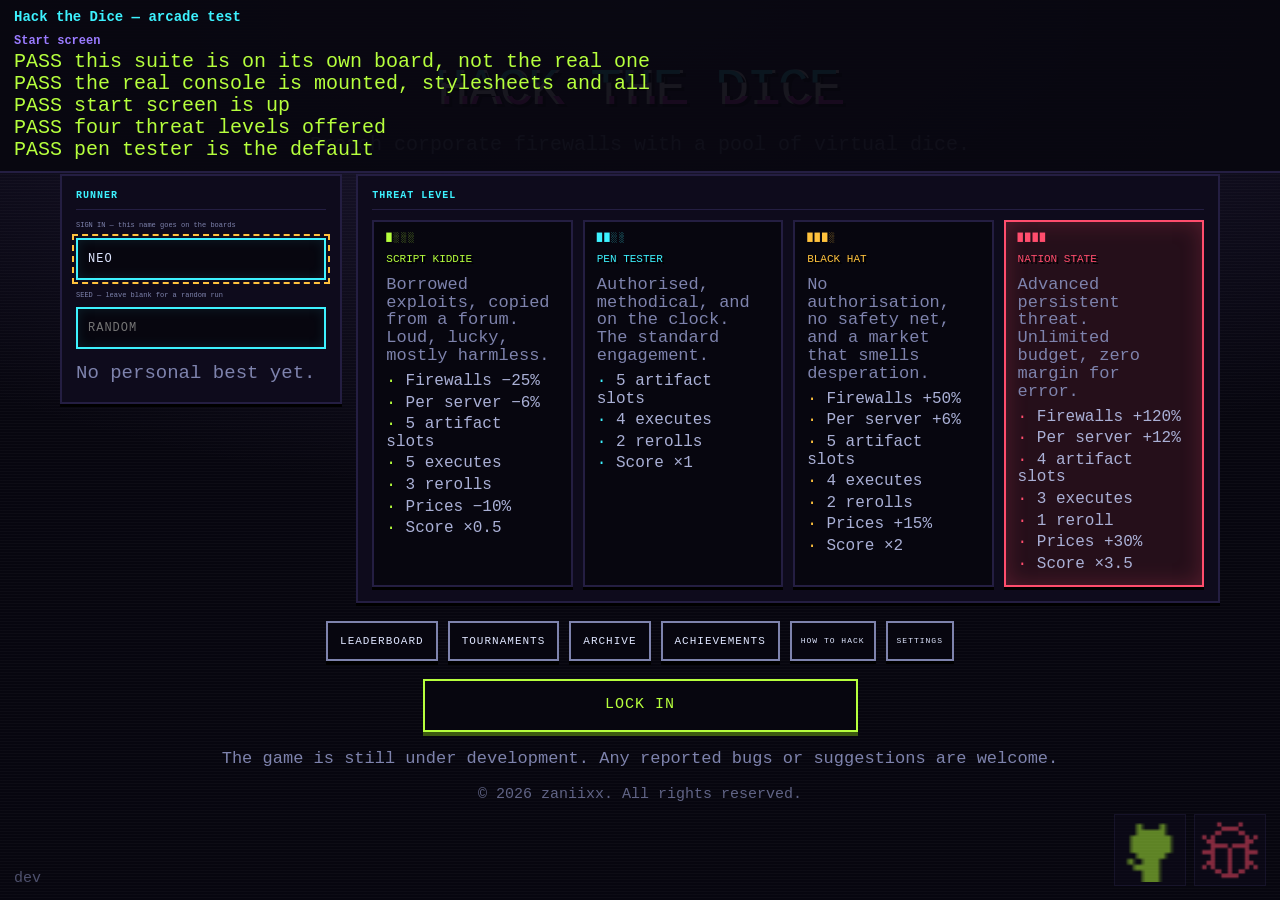
==== commit d807b6ef: "feat: update corner links to use CSS masks" ====
--- a/tools/arcade-test.html
+++ b/tools/arcade-test.html
@@ -141,15 +141,33 @@
   section('Links, and who owns this');
   const linkButtons = [...els.start.querySelectorAll('.corner-link')];
   check('the start screen offers links', linkButtons.length > 0, true);
-  check('including the author and a way to report a bug',
-    linkButtons.map(a => a.dataset.label), ['GITHUB', 'SOURCE', 'REPORT A BUG']);
+  /*
+   * Two, not three. A SOURCE button used to sit between these and went to the
+   * same repository the GitHub mark beside it goes to, so it was cut.
+   */
+  check('the author, and a way to report a bug',
+    linkButtons.map(a => a.dataset.label), ['GITHUB', 'REPORT A BUG']);
   check('the bug button opens an issue',
     linkButtons.at(-1).getAttribute('href').endsWith('/issues/new'), true);
   check('every link leaves the game safely',
     linkButtons.every(a => a.target === '_blank'
       && a.rel.includes('noopener') && a.rel.includes('noreferrer')), true);
-  check('they are icons, with no label taking up room',
-    linkButtons.every(a => a.querySelector('img') && !a.textContent.trim()), true);
+  check('they are marks, with no label taking up room',
+    linkButtons.every(a => a.querySelector('.corner-mark') && !a.textContent.trim()), true);
+  /*
+   * The marks are icon files used as masks, not shapes drawn in this codebase.
+   * Masked rather than painted is what keeps each one the colour of its own
+   * link, so a mark that has lost its mask is a mark nobody can see.
+   */
+  check('each mark is a real icon file, masked so it takes the link colour',
+    linkButtons.every(a => {
+      const style = getComputedStyle(a.querySelector('.corner-mark'));
+      const mask = style.maskImage || style.webkitMaskImage || '';
+      return mask.includes('assets/icons/') && mask.endsWith('")');
+    }), true);
+  check('and is shown at a size worth having',
+    linkButtons.every(a =>
+      parseInt(getComputedStyle(a.querySelector('.corner-mark')).width, 10) >= 48), true);
   // No visible text means the name has to reach a screen reader another way.
   check('and each still says what it is',
     linkButtons.every(a => a.getAttribute('aria-label')), true);
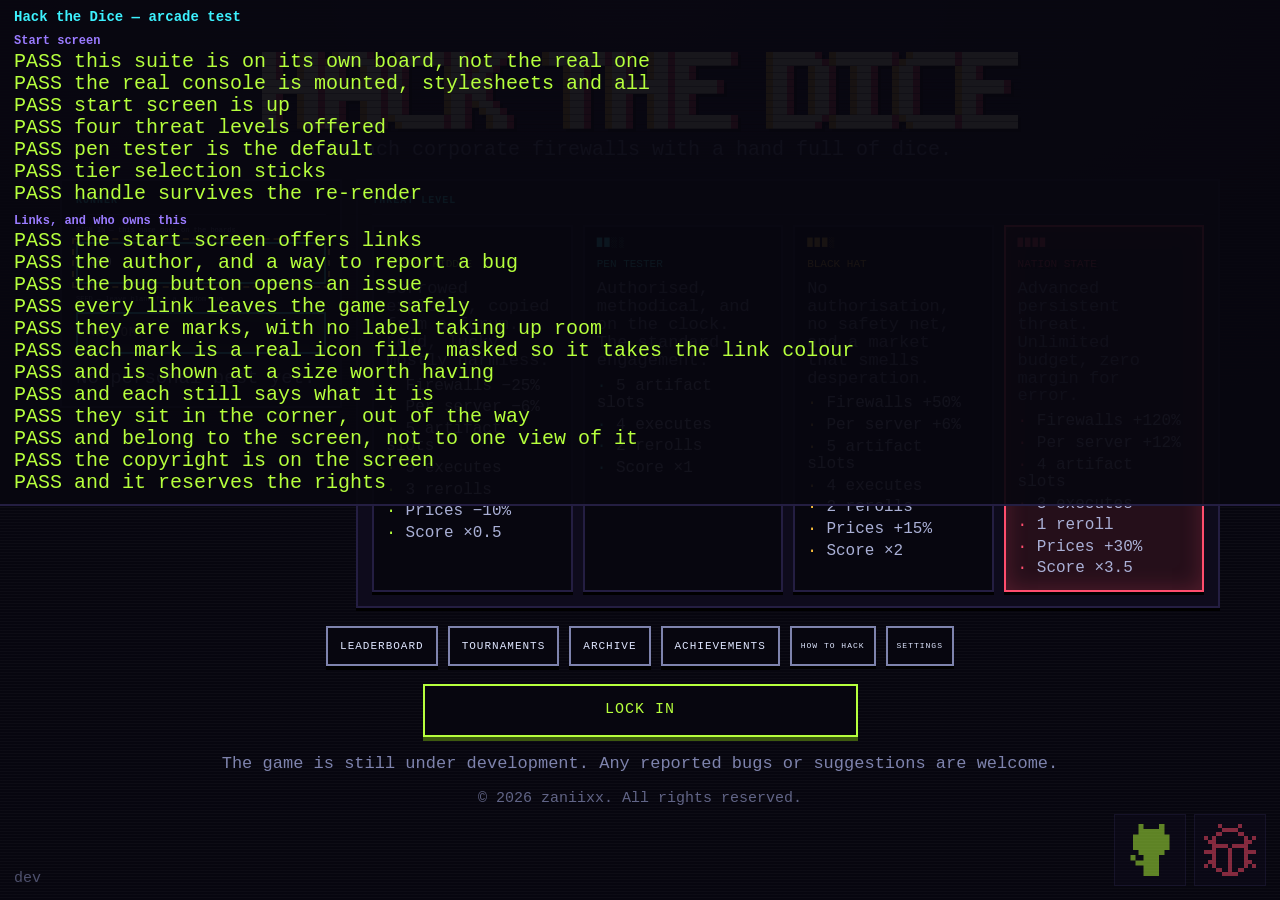
==== commit 310b9bcc: "fix: restore music playback after run ends and improve soundtrack synchronization" ====
--- a/tools/arcade-test.html
+++ b/tools/arcade-test.html
@@ -610,6 +610,19 @@
   // which is where the contracts screen is reached from.
   session.showTitle();
   await tick();
+
+  /*
+   * And the music is playing again.
+   *
+   * A finished run maps to silence, which stops the sequencer. Getting back to
+   * the start screen used to leave it stopped — the run's phase is still OVER,
+   * and the only thing that syncs the soundtrack returns early without a run
+   * and is not called on this path regardless. The result was no music at all
+   * from the end of one run until the start of the next.
+   */
+  const music = await import('../src/audio/music.js');
+  check('the music comes back with the start screen',
+    [music.isPlaying(), music.currentMood()], [true, 'menu']);
   check('the start screen offers them', !!els.start.querySelector('[data-action="view:contracts"]'), true);
   // The build stamp rides along on every start-screen view.
   check('and says which build this is, in the corner',
